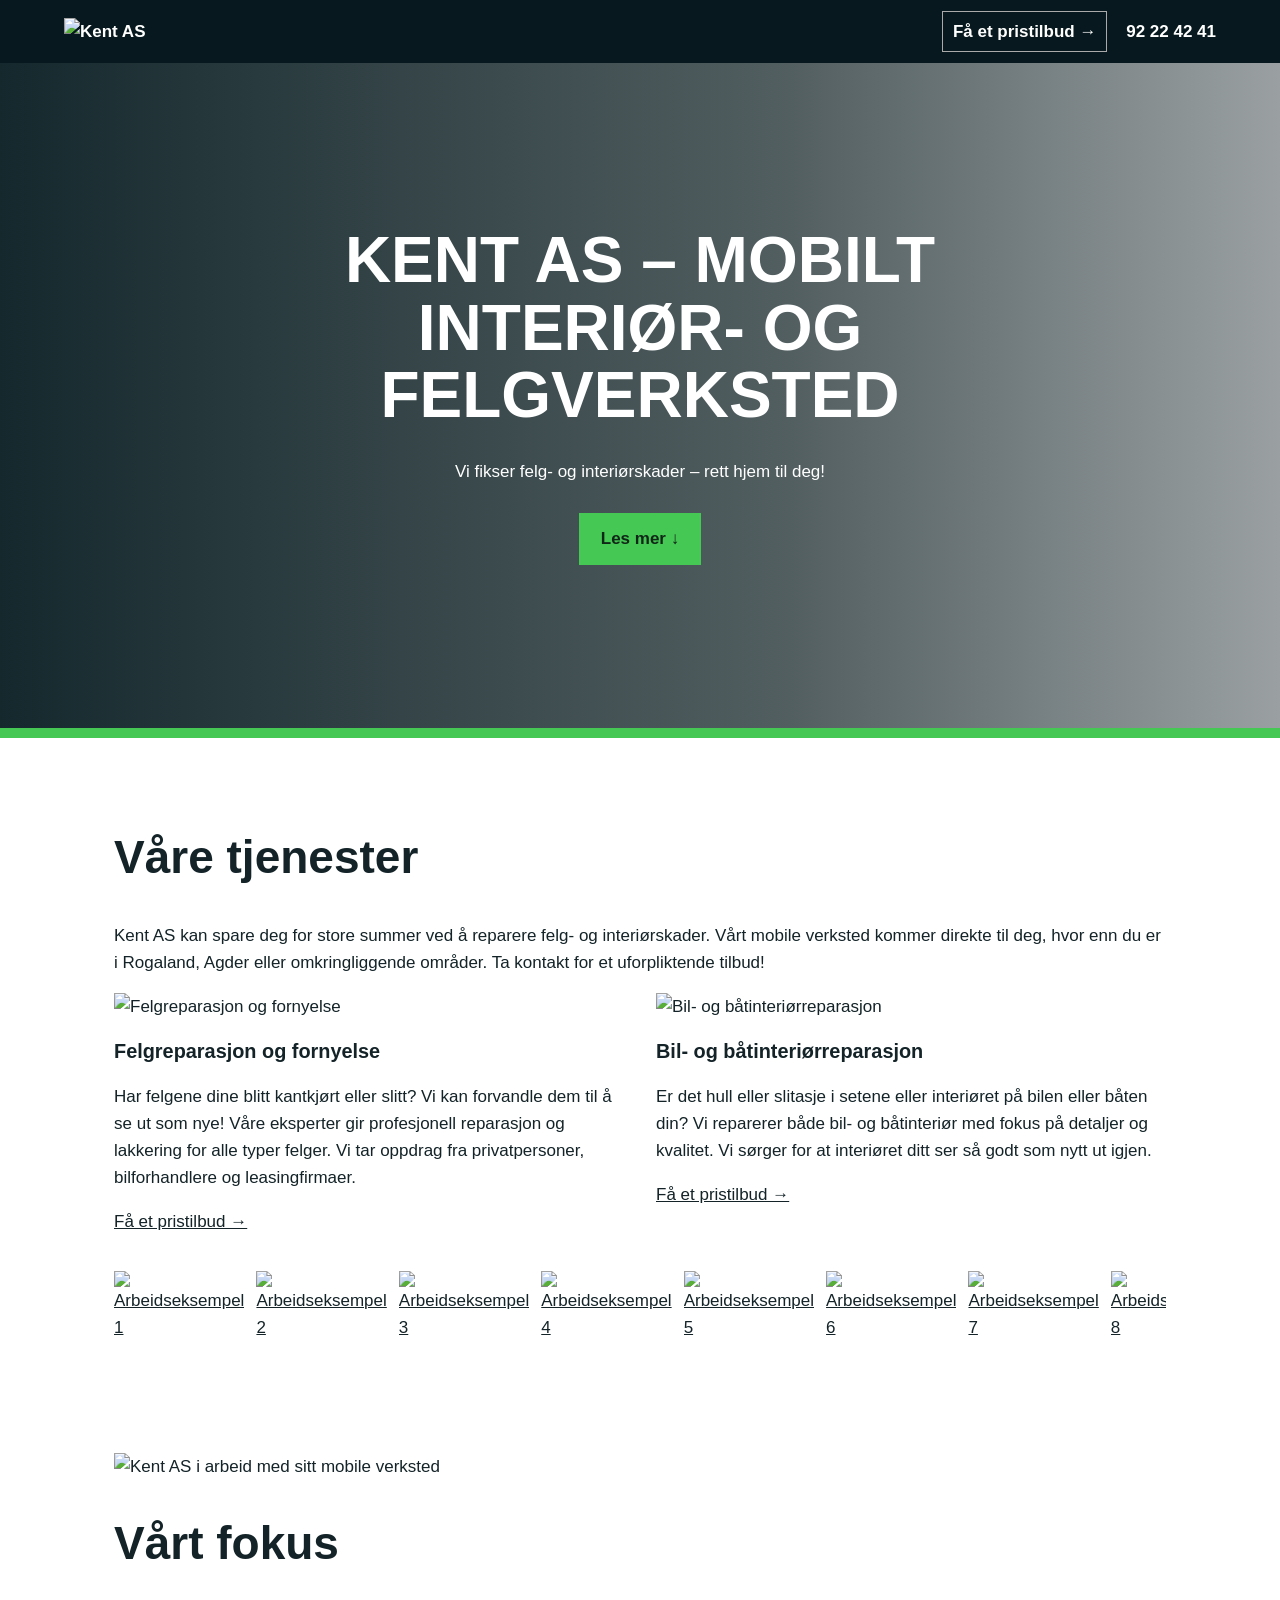
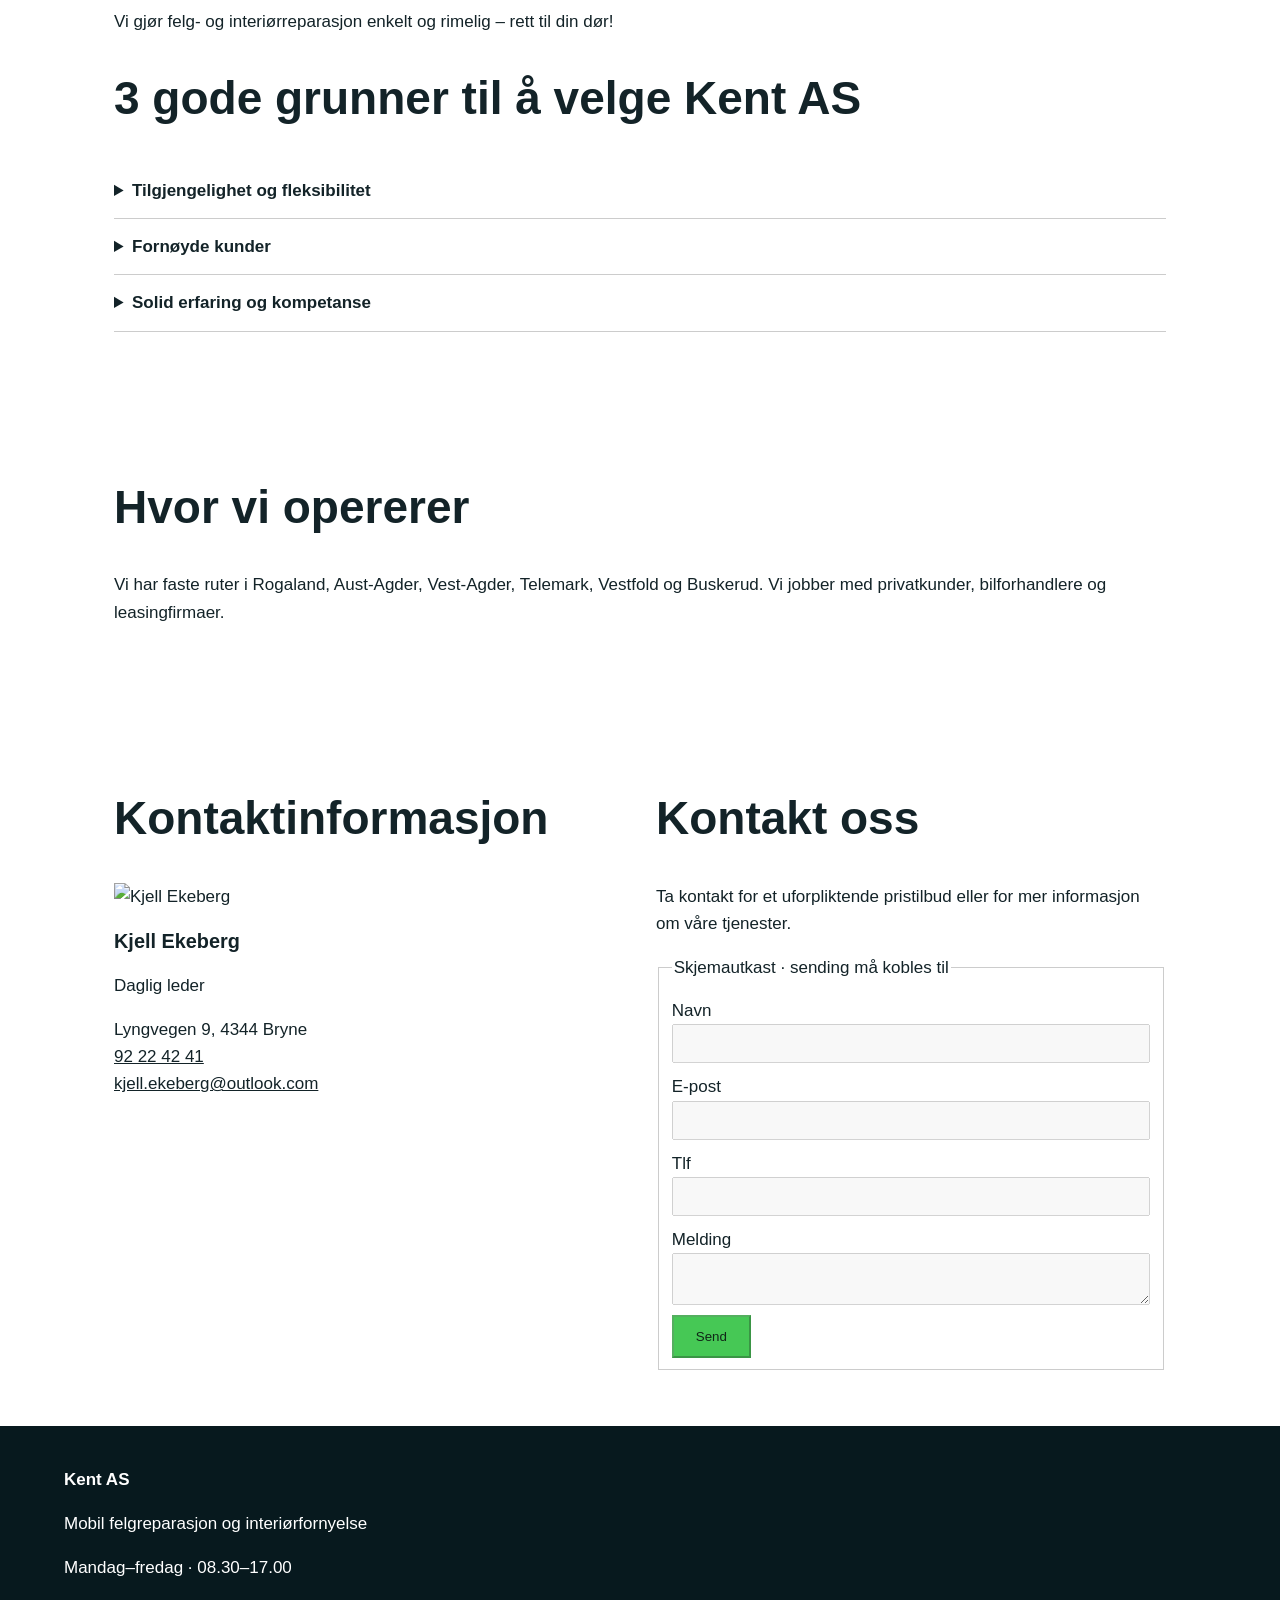
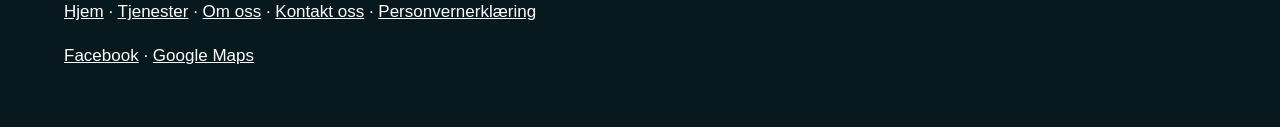
==== index.html @ ce972908 "Legg til nettsiden for Kent AS" ====
<!doctype html><html lang="nb"><head><meta charset="utf-8"><meta name="viewport" content="width=device-width,initial-scale=1"><meta name="robots" content="noindex,nofollow"><title>KENT AS - Mobilt Interiør- og Felgverksted</title><link rel="stylesheet" href="site.css"></head><body><header><a href="index.html"><img width="78" src="https://kentas.no/wp-content/uploads/2024/09/KENTAS-Logo.png" alt="Kent AS"></a><div><a class="outline" href="index.html#kontaktoss">Få et pristilbud →</a> <a href="tel:+4792224241">92 22 42 41</a></div></header><main><section class="hero"><div><h1>KENT AS – MOBILT INTERIØR- OG FELGVERKSTED</h1><p>Vi fikser felg- og interiørskader – rett hjem til deg!</p><a class="button" href="#tjenester">Les mer ↓</a></div></section>
<section id="tjenester"><h2>Våre tjenester</h2><p>Kent AS kan spare deg for store summer ved å reparere felg- og interiørskader. Vårt mobile verksted kommer direkte til deg, hvor enn du er i Rogaland, Agder eller omkringliggende områder. Ta kontakt for et uforpliktende tilbud!</p><div class="grid"><article><img src="https://kentas.no/wp-content/uploads/2024/09/for7.jpg" alt="Felgreparasjon og fornyelse"><h3>Felgreparasjon og fornyelse</h3><p>Har felgene dine blitt kantkjørt eller slitt? Vi kan forvandle dem til å se ut som nye! Våre eksperter gir profesjonell reparasjon og lakkering for alle typer felger. Vi tar oppdrag fra privatpersoner, bilforhandlere og leasingfirmaer.</p><a href="#kontaktoss">Få et pristilbud →</a></article><article><img src="https://kentas.no/wp-content/uploads/2024/09/app_images_resizable_processed-_81e5ad5f_1596627056655-225x300-1.jpg" alt="Bil- og båtinteriørreparasjon"><h3>Bil- og båtinteriørreparasjon</h3><p>Er det hull eller slitasje i setene eller interiøret på bilen eller båten din? Vi reparerer både bil- og båtinteriør med fokus på detaljer og kvalitet. Vi sørger for at interiøret ditt ser så godt som nytt ut igjen.</p><a href="#kontaktoss">Få et pristilbud →</a></article></div><div class="gallery"><a href="https://kentas.no/wp-content/uploads/2024/09/for7.jpg"><img loading="lazy" src="https://kentas.no/wp-content/uploads/2024/09/for7.jpg" alt="Arbeidseksempel 1"></a><a href="https://kentas.no/wp-content/uploads/2024/09/etter-7.jpg"><img loading="lazy" src="https://kentas.no/wp-content/uploads/2024/09/etter-7.jpg" alt="Arbeidseksempel 2"></a><a href="https://kentas.no/wp-content/uploads/2024/09/for5.jpg"><img loading="lazy" src="https://kentas.no/wp-content/uploads/2024/09/for5.jpg" alt="Arbeidseksempel 3"></a><a href="https://kentas.no/wp-content/uploads/2024/09/etter-5.jpg"><img loading="lazy" src="https://kentas.no/wp-content/uploads/2024/09/etter-5.jpg" alt="Arbeidseksempel 4"></a><a href="https://kentas.no/wp-content/uploads/2024/09/for2.jpg"><img loading="lazy" src="https://kentas.no/wp-content/uploads/2024/09/for2.jpg" alt="Arbeidseksempel 5"></a><a href="https://kentas.no/wp-content/uploads/2024/09/etter4.jpg"><img loading="lazy" src="https://kentas.no/wp-content/uploads/2024/09/etter4.jpg" alt="Arbeidseksempel 6"></a><a href="https://kentas.no/wp-content/uploads/2024/09/app_images_resizable_processed-_ae06e9c8_1596627056655-225x300-1.jpg"><img loading="lazy" src="https://kentas.no/wp-content/uploads/2024/09/app_images_resizable_processed-_ae06e9c8_1596627056655-225x300-1.jpg" alt="Arbeidseksempel 7"></a><a href="https://kentas.no/wp-content/uploads/2024/09/app_images_resizable_processed-_6659b4dd_1596627056655-225x300-1.jpg"><img loading="lazy" src="https://kentas.no/wp-content/uploads/2024/09/app_images_resizable_processed-_6659b4dd_1596627056655-225x300-1.jpg" alt="Arbeidseksempel 8"></a><a href="https://kentas.no/wp-content/uploads/2024/09/app_images_resizable_processed-_6cf985a6_1596627056655-225x300-1.jpg"><img loading="lazy" src="https://kentas.no/wp-content/uploads/2024/09/app_images_resizable_processed-_6cf985a6_1596627056655-225x300-1.jpg" alt="Arbeidseksempel 9"></a><a href="https://kentas.no/wp-content/uploads/2024/09/etter9.jpg"><img loading="lazy" src="https://kentas.no/wp-content/uploads/2024/09/etter9.jpg" alt="Arbeidseksempel 10"></a><a href="https://kentas.no/wp-content/uploads/2024/09/etteretter9.jpg"><img loading="lazy" src="https://kentas.no/wp-content/uploads/2024/09/etteretter9.jpg" alt="Arbeidseksempel 11"></a><a href="https://kentas.no/wp-content/uploads/2024/09/app_images_resizable_processed-_81e5ad5f_1596627056655-225x300-1.jpg"><img loading="lazy" src="https://kentas.no/wp-content/uploads/2024/09/app_images_resizable_processed-_81e5ad5f_1596627056655-225x300-1.jpg" alt="Arbeidseksempel 12"></a><a href="https://kentas.no/wp-content/uploads/2024/09/app_images_resizable_processed-_28678d40_1596627056655-225x300-1.jpg"><img loading="lazy" src="https://kentas.no/wp-content/uploads/2024/09/app_images_resizable_processed-_28678d40_1596627056655-225x300-1.jpg" alt="Arbeidseksempel 13"></a></div></section>
<section id="hvorforvelgeoss"><img class="work" src="https://kentas.no/wp-content/uploads/2024/09/I-arbeid-med-arbeidsbil-i-bilde.jpg" alt="Kent AS i arbeid med sitt mobile verksted"><h2>Vårt fokus</h2><p>Vi gjør felg- og interiørreparasjon enkelt og rimelig – rett til din dør!</p><h2>3 gode grunner til å velge Kent AS</h2><details><summary>Tilgjengelighet og fleksibilitet</summary><p>Vi kommer til ditt hjem eller arbeidssted og er tilgjengelige på hverdager året rundt.</p></details><details><summary>Fornøyde kunder</summary><p>Vi setter dine behov i fokus, uansett størrelsen på oppdraget.</p></details><details><summary>Solid erfaring og kompetanse</summary><p>Mange års erfaring og godt etablerte rutiner gjør oss til en pålitelig partner.</p></details></section>
<section><h2>Hvor vi opererer</h2><p>Vi har faste ruter i Rogaland, Aust-Agder, Vest-Agder, Telemark, Vestfold og Buskerud. Vi jobber med privatkunder, bilforhandlere og leasingfirmaer.</p></section>
<section id="kontaktoss" class="grid"><div><h2>Kontaktinformasjon</h2><img width="140" src="https://kentas.no/wp-content/uploads/2024/09/kjell_ekeberg.jpg" alt="Kjell Ekeberg"><h3>Kjell Ekeberg</h3><p>Daglig leder</p><p>Lyngvegen 9, 4344 Bryne<br><a href="tel:+4792224241">92 22 42 41</a><br><a href="mailto:kjell.ekeberg@outlook.com">kjell.ekeberg@outlook.com</a></p></div><div><h2>Kontakt oss</h2><p>Ta kontakt for et uforpliktende pristilbud eller for mer informasjon om våre tjenester.</p><fieldset disabled><legend>Skjemautkast · sending må kobles til</legend><label>Navn<input type="text"></label><label>E-post<input type="email"></label><label>Tlf<input type="tel"></label><label>Melding<textarea></textarea></label><button>Send</button></fieldset></div></section></main><footer><strong>Kent AS</strong><p>Mobil felgreparasjon og interiørfornyelse</p><p>Mandag–fredag · 08.30–17.00</p><nav><a href="index.html">Hjem</a> · <a href="index.html#tjenester">Tjenester</a> · <a href="index.html#hvorforvelgeoss">Om oss</a> · <a href="index.html#kontaktoss">Kontakt oss</a> · <a href="personvernerklaering/index.html">Personvernerklæring</a></nav><p><a href="https://nb-no.facebook.com/repkent/">Facebook</a> · <a href="https://maps.app.goo.gl/f2fDpJpUZqLAaT4b7">Google Maps</a></p></footer></body></html>
---- site.css ----
*{box-sizing:border-box}body{margin:0;color:#132328;font:17px/1.6 "DM Sans",Arial,sans-serif}a{color:inherit}header,footer{background:#07191e;color:white;padding:18px 5vw}header{display:flex;align-items:center;justify-content:space-between;gap:12px}header a,.button{font-weight:700;text-decoration:none}.outline{border:1px solid #aaa;padding:10px;margin-right:14px}.hero{max-width:none;color:#fff;background:linear-gradient(90deg,#04191eee,#05171ab0 62%,#03121766),url("https://kentas.no/wp-content/uploads/2024/09/shutterstock_1385472002-scaled-1.jpg") center/cover;min-height:75vh;display:grid;place-items:center;text-align:center;border-bottom:10px solid #46c855}.hero h1{font:800 clamp(32px,5vw,64px)/1.06 "Lexend Deca",Arial,sans-serif;max-width:770px;margin:auto}.hero p{margin:28px auto}.button,button{display:inline-block;background:#46c855;color:#102617;padding:12px 22px}.grid{display:grid;grid-template-columns:1fr 1fr;gap:32px}section{max-width:1180px;margin:auto;padding:56px 5vw}h2,h3{font-family:"Lexend Deca",Arial,sans-serif;line-height:1.12}h2{font-size:clamp(28px,4vw,46px)}article img{width:100%;height:250px;object-fit:cover}.gallery{display:flex;gap:12px;overflow:auto;margin-top:35px}.gallery img{height:140px;width:160px;object-fit:cover}.work{max-width:100%;width:450px}details{padding:14px 0;border-bottom:1px solid #ccc}summary{cursor:pointer;font-weight:bold}fieldset{border:1px solid #ccc}label{display:block;margin:10px 0}input,textarea{display:block;width:100%;padding:10px}footer{padding-block:40px}@media(max-width:650px){.grid{grid-template-columns:1fr}.outline{display:block;margin:0;padding:5px}.hero{min-height:62vh}section{padding:32px 6vw}}
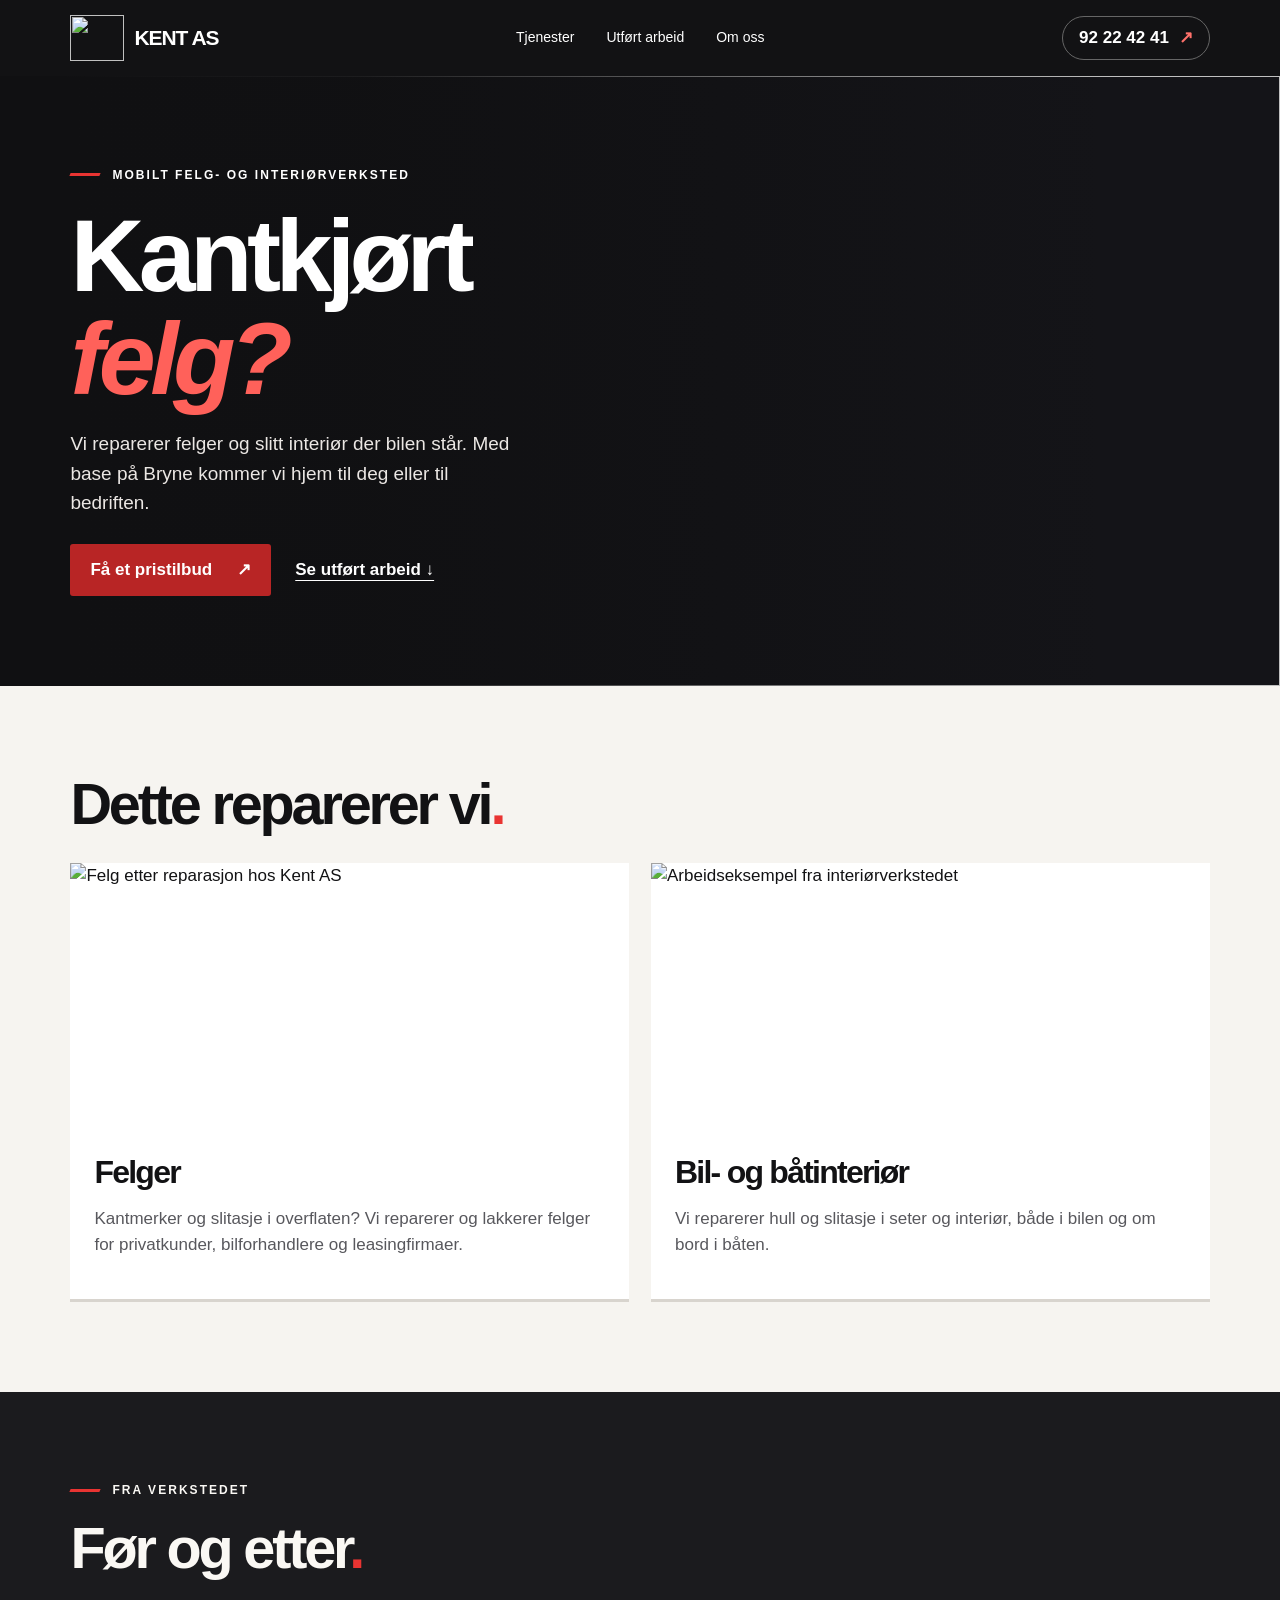
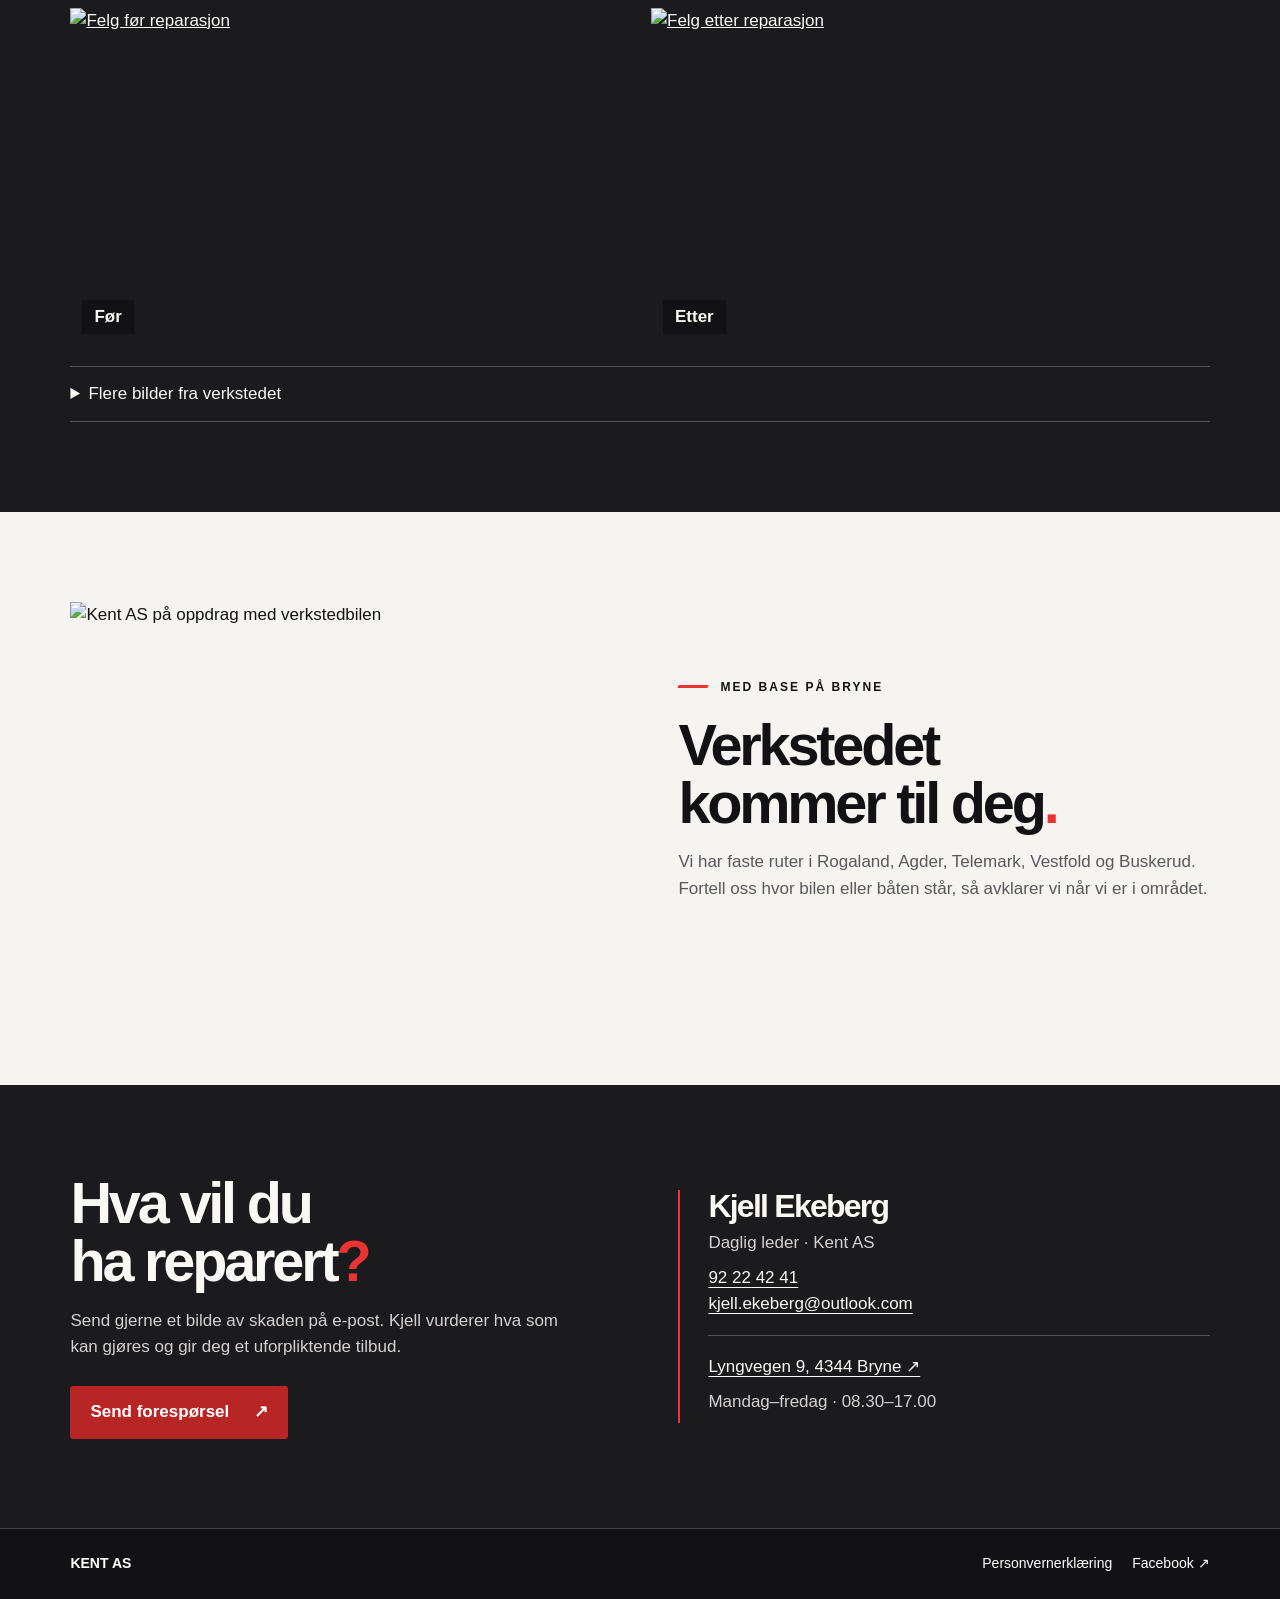
==== commit a0f14b13: "Forny verkstedsidene og legg til lokal SEO" ====
--- a/index.html
+++ b/index.html
@@ -1,5 +1,12 @@
-<!doctype html><html lang="nb"><head><meta charset="utf-8"><meta name="viewport" content="width=device-width,initial-scale=1"><meta name="robots" content="noindex,nofollow"><title>KENT AS - Mobilt Interiør- og Felgverksted</title><link rel="stylesheet" href="site.css"></head><body><header><a href="index.html"><img width="78" src="https://kentas.no/wp-content/uploads/2024/09/KENTAS-Logo.png" alt="Kent AS"></a><div><a class="outline" href="index.html#kontaktoss">Få et pristilbud →</a> <a href="tel:+4792224241">92 22 42 41</a></div></header><main><section class="hero"><div><h1>KENT AS – MOBILT INTERIØR- OG FELGVERKSTED</h1><p>Vi fikser felg- og interiørskader – rett hjem til deg!</p><a class="button" href="#tjenester">Les mer ↓</a></div></section>
-<section id="tjenester"><h2>Våre tjenester</h2><p>Kent AS kan spare deg for store summer ved å reparere felg- og interiørskader. Vårt mobile verksted kommer direkte til deg, hvor enn du er i Rogaland, Agder eller omkringliggende områder. Ta kontakt for et uforpliktende tilbud!</p><div class="grid"><article><img src="https://kentas.no/wp-content/uploads/2024/09/for7.jpg" alt="Felgreparasjon og fornyelse"><h3>Felgreparasjon og fornyelse</h3><p>Har felgene dine blitt kantkjørt eller slitt? Vi kan forvandle dem til å se ut som nye! Våre eksperter gir profesjonell reparasjon og lakkering for alle typer felger. Vi tar oppdrag fra privatpersoner, bilforhandlere og leasingfirmaer.</p><a href="#kontaktoss">Få et pristilbud →</a></article><article><img src="https://kentas.no/wp-content/uploads/2024/09/app_images_resizable_processed-_81e5ad5f_1596627056655-225x300-1.jpg" alt="Bil- og båtinteriørreparasjon"><h3>Bil- og båtinteriørreparasjon</h3><p>Er det hull eller slitasje i setene eller interiøret på bilen eller båten din? Vi reparerer både bil- og båtinteriør med fokus på detaljer og kvalitet. Vi sørger for at interiøret ditt ser så godt som nytt ut igjen.</p><a href="#kontaktoss">Få et pristilbud →</a></article></div><div class="gallery"><a href="https://kentas.no/wp-content/uploads/2024/09/for7.jpg"><img loading="lazy" src="https://kentas.no/wp-content/uploads/2024/09/for7.jpg" alt="Arbeidseksempel 1"></a><a href="https://kentas.no/wp-content/uploads/2024/09/etter-7.jpg"><img loading="lazy" src="https://kentas.no/wp-content/uploads/2024/09/etter-7.jpg" alt="Arbeidseksempel 2"></a><a href="https://kentas.no/wp-content/uploads/2024/09/for5.jpg"><img loading="lazy" src="https://kentas.no/wp-content/uploads/2024/09/for5.jpg" alt="Arbeidseksempel 3"></a><a href="https://kentas.no/wp-content/uploads/2024/09/etter-5.jpg"><img loading="lazy" src="https://kentas.no/wp-content/uploads/2024/09/etter-5.jpg" alt="Arbeidseksempel 4"></a><a href="https://kentas.no/wp-content/uploads/2024/09/for2.jpg"><img loading="lazy" src="https://kentas.no/wp-content/uploads/2024/09/for2.jpg" alt="Arbeidseksempel 5"></a><a href="https://kentas.no/wp-content/uploads/2024/09/etter4.jpg"><img loading="lazy" src="https://kentas.no/wp-content/uploads/2024/09/etter4.jpg" alt="Arbeidseksempel 6"></a><a href="https://kentas.no/wp-content/uploads/2024/09/app_images_resizable_processed-_ae06e9c8_1596627056655-225x300-1.jpg"><img loading="lazy" src="https://kentas.no/wp-content/uploads/2024/09/app_images_resizable_processed-_ae06e9c8_1596627056655-225x300-1.jpg" alt="Arbeidseksempel 7"></a><a href="https://kentas.no/wp-content/uploads/2024/09/app_images_resizable_processed-_6659b4dd_1596627056655-225x300-1.jpg"><img loading="lazy" src="https://kentas.no/wp-content/uploads/2024/09/app_images_resizable_processed-_6659b4dd_1596627056655-225x300-1.jpg" alt="Arbeidseksempel 8"></a><a href="https://kentas.no/wp-content/uploads/2024/09/app_images_resizable_processed-_6cf985a6_1596627056655-225x300-1.jpg"><img loading="lazy" src="https://kentas.no/wp-content/uploads/2024/09/app_images_resizable_processed-_6cf985a6_1596627056655-225x300-1.jpg" alt="Arbeidseksempel 9"></a><a href="https://kentas.no/wp-content/uploads/2024/09/etter9.jpg"><img loading="lazy" src="https://kentas.no/wp-content/uploads/2024/09/etter9.jpg" alt="Arbeidseksempel 10"></a><a href="https://kentas.no/wp-content/uploads/2024/09/etteretter9.jpg"><img loading="lazy" src="https://kentas.no/wp-content/uploads/2024/09/etteretter9.jpg" alt="Arbeidseksempel 11"></a><a href="https://kentas.no/wp-content/uploads/2024/09/app_images_resizable_processed-_81e5ad5f_1596627056655-225x300-1.jpg"><img loading="lazy" src="https://kentas.no/wp-content/uploads/2024/09/app_images_resizable_processed-_81e5ad5f_1596627056655-225x300-1.jpg" alt="Arbeidseksempel 12"></a><a href="https://kentas.no/wp-content/uploads/2024/09/app_images_resizable_processed-_28678d40_1596627056655-225x300-1.jpg"><img loading="lazy" src="https://kentas.no/wp-content/uploads/2024/09/app_images_resizable_processed-_28678d40_1596627056655-225x300-1.jpg" alt="Arbeidseksempel 13"></a></div></section>
-<section id="hvorforvelgeoss"><img class="work" src="https://kentas.no/wp-content/uploads/2024/09/I-arbeid-med-arbeidsbil-i-bilde.jpg" alt="Kent AS i arbeid med sitt mobile verksted"><h2>Vårt fokus</h2><p>Vi gjør felg- og interiørreparasjon enkelt og rimelig – rett til din dør!</p><h2>3 gode grunner til å velge Kent AS</h2><details><summary>Tilgjengelighet og fleksibilitet</summary><p>Vi kommer til ditt hjem eller arbeidssted og er tilgjengelige på hverdager året rundt.</p></details><details><summary>Fornøyde kunder</summary><p>Vi setter dine behov i fokus, uansett størrelsen på oppdraget.</p></details><details><summary>Solid erfaring og kompetanse</summary><p>Mange års erfaring og godt etablerte rutiner gjør oss til en pålitelig partner.</p></details></section>
-<section><h2>Hvor vi opererer</h2><p>Vi har faste ruter i Rogaland, Aust-Agder, Vest-Agder, Telemark, Vestfold og Buskerud. Vi jobber med privatkunder, bilforhandlere og leasingfirmaer.</p></section>
-<section id="kontaktoss" class="grid"><div><h2>Kontaktinformasjon</h2><img width="140" src="https://kentas.no/wp-content/uploads/2024/09/kjell_ekeberg.jpg" alt="Kjell Ekeberg"><h3>Kjell Ekeberg</h3><p>Daglig leder</p><p>Lyngvegen 9, 4344 Bryne<br><a href="tel:+4792224241">92 22 42 41</a><br><a href="mailto:kjell.ekeberg@outlook.com">kjell.ekeberg@outlook.com</a></p></div><div><h2>Kontakt oss</h2><p>Ta kontakt for et uforpliktende pristilbud eller for mer informasjon om våre tjenester.</p><fieldset disabled><legend>Skjemautkast · sending må kobles til</legend><label>Navn<input type="text"></label><label>E-post<input type="email"></label><label>Tlf<input type="tel"></label><label>Melding<textarea></textarea></label><button>Send</button></fieldset></div></section></main><footer><strong>Kent AS</strong><p>Mobil felgreparasjon og interiørfornyelse</p><p>Mandag–fredag · 08.30–17.00</p><nav><a href="index.html">Hjem</a> · <a href="index.html#tjenester">Tjenester</a> · <a href="index.html#hvorforvelgeoss">Om oss</a> · <a href="index.html#kontaktoss">Kontakt oss</a> · <a href="personvernerklaering/index.html">Personvernerklæring</a></nav><p><a href="https://nb-no.facebook.com/repkent/">Facebook</a> · <a href="https://maps.app.goo.gl/f2fDpJpUZqLAaT4b7">Google Maps</a></p></footer></body></html>
+<!doctype html>
+<html lang="nb"><head>
+<meta charset="utf-8"><meta name="viewport" content="width=device-width,initial-scale=1">
+<title>Mobil felgreparasjon og interiørreparasjon fra Bryne | Kent AS</title><meta name="description" content="Kantkjørt felg eller slitt interiør? Kent AS reparerer felger, bilseter og båtinteriør hos deg. Se utført arbeid og kontakt Kjell i Bryne for et pristilbud.">
+<meta name="robots" content="noindex,follow"><link rel="canonical" href="https://kentas.no/">
+<meta property="og:type" content="website"><meta property="og:locale" content="nb_NO"><meta property="og:site_name" content="Kent AS"><meta property="og:title" content="Mobil felgreparasjon og interiørreparasjon fra Bryne | Kent AS"><meta property="og:description" content="Kantkjørt felg eller slitt interiør? Kent AS reparerer felger, bilseter og båtinteriør hos deg. Se utført arbeid og kontakt Kjell i Bryne for et pristilbud."><meta property="og:url" content="https://kentas.no/"><meta property="og:image" content="https://kentas.no/wp-content/uploads/2024/09/shutterstock_1385472002-scaled-1.jpg"><meta property="og:image:alt" content="Detaljbilde av felg på bil"><meta name="twitter:card" content="summary_large_image"><meta name="theme-color" content="#121212">
+<link rel="icon" href="https://kentas.no/wp-content/uploads/2024/09/KENTAS-Logo.png"><link rel="stylesheet" href="/site.css"><script type="application/ld+json">{"@context":"https://schema.org","@type":"AutoRepair","@id":"https://kentas.no/#verksted","name":"Kent AS","url":"https://kentas.no/","image":"https://kentas.no/wp-content/uploads/2024/09/shutterstock_1385472002-scaled-1.jpg","logo":"https://kentas.no/wp-content/uploads/2024/09/KENTAS-Logo.png","telephone":"+4792224241","email":"kjell.ekeberg@outlook.com","address":{"@type":"PostalAddress","streetAddress":"Lyngvegen 9","postalCode":"4344","addressLocality":"Bryne","addressCountry":"NO"},"openingHoursSpecification":{"@type":"OpeningHoursSpecification","dayOfWeek":["Monday","Tuesday","Wednesday","Thursday","Friday"],"opens":"08:30","closes":"17:00"},"areaServed":["Rogaland","Agder","Telemark","Vestfold","Buskerud"],"sameAs":["https://nb-no.facebook.com/repkent/"],"hasMap":"https://maps.app.goo.gl/f2fDpJpUZqLAaT4b7","hasOfferCatalog":{"@type":"OfferCatalog","name":"Verkstedtjenester","itemListElement":[{"@type":"Offer","itemOffered":{"@type":"Service","name":"Felgreparasjon og lakkering"}},{"@type":"Offer","itemOffered":{"@type":"Service","name":"Reparasjon av bil- og båtinteriør"}}]}}</script></head><body><a class="skip" href="#innhold">Hopp til innhold</a><header><div class="wrap bar"><a class="brand" href="/" aria-label="Kent AS, forside"><img src="https://kentas.no/wp-content/uploads/2024/09/KENTAS-Logo.png" alt="" width="54" height="46"><span>KENT AS</span></a><nav aria-label="Hovedmeny"><a href="/#tjenester">Tjenester</a><a href="/#arbeid">Utført arbeid</a><a href="/#hvorforvelgeoss">Om oss</a></nav><a class="navcall" href="tel:+4792224241">92 22 42 41 <span aria-hidden="true">↗</span></a></div></header><main id="innhold">
+<section class="hero"><img class="hero-photo" src="https://kentas.no/wp-content/uploads/2024/09/shutterstock_1385472002-scaled-1.jpg" alt="" fetchpriority="high"><div class="wrap hero-copy"><p class="kicker"><i></i> Mobilt felg- og interiørverksted</p><h1>Kantkjørt<br><em>felg?</em></h1><p class="intro">Vi reparerer felger og slitt interiør der bilen står. Med base på Bryne kommer vi hjem til deg eller til bedriften.</p><div class="actions"><a class="cta" href="#kontaktoss">Få et pristilbud <b>↗</b></a><a class="under" href="#arbeid">Se utført arbeid ↓</a></div></div></section>
+<section class="wrap block" id="tjenester"><h2>Dette reparerer vi<span>.</span></h2><div class="services"><article><img src="https://kentas.no/wp-content/uploads/2024/09/etter-7.jpg" alt="Felg etter reparasjon hos Kent AS" loading="lazy"><div><h3>Felger</h3><p>Kantmerker og slitasje i overflaten? Vi reparerer og lakkerer felger for privatkunder, bilforhandlere og leasingfirmaer.</p></div></article><article><img src="https://kentas.no/wp-content/uploads/2024/09/app_images_resizable_processed-_81e5ad5f_1596627056655-225x300-1.jpg" alt="Arbeidseksempel fra interiørverkstedet" loading="lazy"><div><h3>Bil- og båtinteriør</h3><p>Vi reparerer hull og slitasje i seter og interiør, både i bilen og om bord i båten.</p></div></article></div></section>
+<section class="showcase" id="arbeid"><div class="wrap block"><p class="kicker"><i></i> Fra verkstedet</p><h2>Før og etter<span>.</span></h2><div class="pair"><figure><a href="https://kentas.no/wp-content/uploads/2024/09/for7.jpg"><img src="https://kentas.no/wp-content/uploads/2024/09/for7.jpg" alt="Felg før reparasjon" loading="lazy"></a><figcaption>Før</figcaption></figure><figure><a href="https://kentas.no/wp-content/uploads/2024/09/etter-7.jpg"><img src="https://kentas.no/wp-content/uploads/2024/09/etter-7.jpg" alt="Felg etter reparasjon" loading="lazy"></a><figcaption>Etter</figcaption></figure></div><details><summary>Flere bilder fra verkstedet</summary><div class="thumbs"><a href="https://kentas.no/wp-content/uploads/2024/09/for5.jpg"><img alt="Åpne verkstedbilde 3" src="https://kentas.no/wp-content/uploads/2024/09/for5.jpg" loading="lazy"></a><a href="https://kentas.no/wp-content/uploads/2024/09/etter-5.jpg"><img alt="Åpne verkstedbilde 4" src="https://kentas.no/wp-content/uploads/2024/09/etter-5.jpg" loading="lazy"></a><a href="https://kentas.no/wp-content/uploads/2024/09/for2.jpg"><img alt="Åpne verkstedbilde 5" src="https://kentas.no/wp-content/uploads/2024/09/for2.jpg" loading="lazy"></a><a href="https://kentas.no/wp-content/uploads/2024/09/etter4.jpg"><img alt="Åpne verkstedbilde 6" src="https://kentas.no/wp-content/uploads/2024/09/etter4.jpg" loading="lazy"></a><a href="https://kentas.no/wp-content/uploads/2024/09/app_images_resizable_processed-_ae06e9c8_1596627056655-225x300-1.jpg"><img alt="Åpne verkstedbilde 7" src="https://kentas.no/wp-content/uploads/2024/09/app_images_resizable_processed-_ae06e9c8_1596627056655-225x300-1.jpg" loading="lazy"></a><a href="https://kentas.no/wp-content/uploads/2024/09/app_images_resizable_processed-_6659b4dd_1596627056655-225x300-1.jpg"><img alt="Åpne verkstedbilde 8" src="https://kentas.no/wp-content/uploads/2024/09/app_images_resizable_processed-_6659b4dd_1596627056655-225x300-1.jpg" loading="lazy"></a><a href="https://kentas.no/wp-content/uploads/2024/09/app_images_resizable_processed-_6cf985a6_1596627056655-225x300-1.jpg"><img alt="Åpne verkstedbilde 9" src="https://kentas.no/wp-content/uploads/2024/09/app_images_resizable_processed-_6cf985a6_1596627056655-225x300-1.jpg" loading="lazy"></a><a href="https://kentas.no/wp-content/uploads/2024/09/etter9.jpg"><img alt="Åpne verkstedbilde 10" src="https://kentas.no/wp-content/uploads/2024/09/etter9.jpg" loading="lazy"></a><a href="https://kentas.no/wp-content/uploads/2024/09/etteretter9.jpg"><img alt="Åpne verkstedbilde 11" src="https://kentas.no/wp-content/uploads/2024/09/etteretter9.jpg" loading="lazy"></a><a href="https://kentas.no/wp-content/uploads/2024/09/app_images_resizable_processed-_81e5ad5f_1596627056655-225x300-1.jpg"><img alt="Åpne verkstedbilde 12" src="https://kentas.no/wp-content/uploads/2024/09/app_images_resizable_processed-_81e5ad5f_1596627056655-225x300-1.jpg" loading="lazy"></a><a href="https://kentas.no/wp-content/uploads/2024/09/app_images_resizable_processed-_28678d40_1596627056655-225x300-1.jpg"><img alt="Åpne verkstedbilde 13" src="https://kentas.no/wp-content/uploads/2024/09/app_images_resizable_processed-_28678d40_1596627056655-225x300-1.jpg" loading="lazy"></a></div></details></div></section>
+<section id="hvorforvelgeoss" class="wrap block about"><img src="https://kentas.no/wp-content/uploads/2024/09/I-arbeid-med-arbeidsbil-i-bilde.jpg" alt="Kent AS på oppdrag med verkstedbilen" loading="lazy"><div><p class="kicker"><i></i> Med base på Bryne</p><h2>Verkstedet<br>kommer til deg<span>.</span></h2><p>Vi har faste ruter i Rogaland, Agder, Telemark, Vestfold og Buskerud. Fortell oss hvor bilen eller båten står, så avklarer vi når vi er i området.</p></div></section>
+<section class="contact" id="kontaktoss"><div class="wrap block contactgrid"><div><h2>Hva vil du<br>ha reparert<span>?</span></h2><p>Send gjerne et bilde av skaden på e-post. Kjell vurderer hva som kan gjøres og gir deg et uforpliktende tilbud.</p><div class="actions"><a class="cta" href="mailto:kjell.ekeberg@outlook.com?subject=Pristilbud%20p%C3%A5%20reparasjon">Send forespørsel <b>↗</b></a></div></div><address><h3>Kjell Ekeberg</h3><p>Daglig leder · Kent AS</p><a href="tel:+4792224241">92 22 42 41</a><a href="mailto:kjell.ekeberg@outlook.com">kjell.ekeberg@outlook.com</a><hr><a href="https://maps.app.goo.gl/f2fDpJpUZqLAaT4b7">Lyngvegen 9, 4344 Bryne ↗</a><p>Mandag–fredag · 08.30–17.00</p></address></div></section></main><footer><div class="wrap foot"><strong>KENT AS</strong><a href="/personvernerklaering/">Personvernerklæring</a><a href="https://nb-no.facebook.com/repkent/">Facebook ↗</a></div></footer></body></html>
--- a/site.css
+++ b/site.css
@@ -1 +1 @@
-*{box-sizing:border-box}body{margin:0;color:#132328;font:17px/1.6 "DM Sans",Arial,sans-serif}a{color:inherit}header,footer{background:#07191e;color:white;padding:18px 5vw}header{display:flex;align-items:center;justify-content:space-between;gap:12px}header a,.button{font-weight:700;text-decoration:none}.outline{border:1px solid #aaa;padding:10px;margin-right:14px}.hero{max-width:none;color:#fff;background:linear-gradient(90deg,#04191eee,#05171ab0 62%,#03121766),url("https://kentas.no/wp-content/uploads/2024/09/shutterstock_1385472002-scaled-1.jpg") center/cover;min-height:75vh;display:grid;place-items:center;text-align:center;border-bottom:10px solid #46c855}.hero h1{font:800 clamp(32px,5vw,64px)/1.06 "Lexend Deca",Arial,sans-serif;max-width:770px;margin:auto}.hero p{margin:28px auto}.button,button{display:inline-block;background:#46c855;color:#102617;padding:12px 22px}.grid{display:grid;grid-template-columns:1fr 1fr;gap:32px}section{max-width:1180px;margin:auto;padding:56px 5vw}h2,h3{font-family:"Lexend Deca",Arial,sans-serif;line-height:1.12}h2{font-size:clamp(28px,4vw,46px)}article img{width:100%;height:250px;object-fit:cover}.gallery{display:flex;gap:12px;overflow:auto;margin-top:35px}.gallery img{height:140px;width:160px;object-fit:cover}.work{max-width:100%;width:450px}details{padding:14px 0;border-bottom:1px solid #ccc}summary{cursor:pointer;font-weight:bold}fieldset{border:1px solid #ccc}label{display:block;margin:10px 0}input,textarea{display:block;width:100%;padding:10px}footer{padding-block:40px}@media(max-width:650px){.grid{grid-template-columns:1fr}.outline{display:block;margin:0;padding:5px}.hero{min-height:62vh}section{padding:32px 6vw}}
+:root{--ink:#121214;--paper:#f6f4f0;--red:#e93432;--muted:#58585d}*{box-sizing:border-box}html{scroll-behavior:smooth;scroll-padding-top:24px}body{margin:0;background:var(--paper);color:var(--ink);font:17px/1.55 "Segoe UI",Arial,sans-serif}a{color:inherit}a:focus-visible,summary:focus-visible{outline:3px solid #fd912f;outline-offset:4px}.wrap{width:min(1180px,89%);margin:auto}header,footer{background:var(--ink);color:white}.bar,.brand,nav,.actions,.foot{display:flex;align-items:center}.bar{min-height:76px;justify-content:space-between;gap:20px}.brand{gap:10px;font-size:21px;font-weight:900;letter-spacing:-.05em}.brand img{object-fit:contain}.bar a,.cta,.under,.foot a{text-decoration:none}nav{gap:32px;font-size:14px}.navcall{border:1px solid #666;padding:8px 16px;border-radius:30px;font-weight:700}.navcall span{color:#ff716b;margin-left:5px}.hero{position:relative;isolation:isolate;color:#fff;background:#141418;overflow:hidden}.hero-photo{position:absolute;inset:0;height:100%;width:100%;object-fit:cover;object-position:center;z-index:-2}.hero:before{content:"";position:absolute;inset:0;background:linear-gradient(90deg,#101012 5%,#101012ed 28%,#10101285 55%,transparent 87%);z-index:-1}.hero-copy{padding-block:clamp(58px,7vw,96px)}.kicker{font:700 12px/1.5 "Segoe UI",Arial,sans-serif;letter-spacing:.17em;text-transform:uppercase;display:flex;gap:12px;align-items:center;margin:0 0 20px}.kicker i{width:30px;height:3px;background:var(--red);transform:skewX(-23deg)}h1,h2,h3{font-family:"Arial",sans-serif;margin:0;line-height:1.01;letter-spacing:-.055em}h1{font-size:clamp(72px,8vw,125px);font-weight:850}h1 em{color:#ff615a}h2{font-size:clamp(36px,4.5vw,72px)}h2 span{color:var(--red)}h3{font-size:clamp(23px,2.5vw,37px)}.intro{max-width:445px;font-size:19px;color:#ebe7e4}.actions{flex-wrap:wrap;gap:24px;margin-top:26px}.cta{display:inline-flex;align-items:center;gap:25px;background:#b82525;color:white;font-weight:750;border-radius:3px;padding:13px 20px}.cta:hover{background:#981b1b}.under{text-decoration:underline;text-underline-offset:5px;font-weight:650}.block{padding-block:clamp(48px,7vw,100px)}.services,.pair,.about,.contactgrid,.thumbs{display:grid;gap:22px}.services,.pair,.about,.contactgrid{grid-template-columns:1fr 1fr}.services,.pair{margin-top:30px}.services article{background:white;border-bottom:3px solid #d8d4ce}.services article>img,.about>img,.pair img,.thumbs img{width:100%;display:block;object-fit:cover}.services article>img{height:clamp(190px,21vw,300px)}.services article div{padding:24px}.services p,.about p:not(.kicker){color:var(--muted)}.showcase,.contact{background:#1b1b1e;color:#faf8f4}.pair figure{position:relative;margin:0}.pair img{aspect-ratio:1.65}.pair figcaption{position:absolute;bottom:12px;left:12px;background:#121214ed;padding:4px 12px;font-weight:700}.thumbs{grid-template-columns:repeat(auto-fill,minmax(124px,1fr));padding:18px 0}.thumbs img{aspect-ratio:1.35}.showcase details{margin-top:20px;border-block:1px solid #555}.showcase summary{cursor:pointer;padding:14px 0}.about,.contactgrid{gap:clamp(28px,6vw,90px);align-items:center}.about>img{aspect-ratio:1.35}.contactgrid>div>p{max-width:510px;color:#d4d1d0}address{font-style:normal;border-left:2px solid var(--red);padding-left:28px}address a{display:block;text-underline-offset:4px}address p{margin:8px 0;color:#d4d1d0}hr{border:0;border-top:1px solid #555;margin:18px 0}footer{border-top:1px solid #444}.foot{flex-wrap:wrap;gap:20px;padding-block:24px;font-size:14px}.foot strong{margin-right:auto}.privacy{max-width:760px;padding-block:60px}.privacy h1{font-size:clamp(30px,6vw,65px)}.privacy h2{font-size:28px;margin-top:36px}.skip{position:absolute;left:0;top:-100px}.skip:focus{top:0;background:white;padding:10px;z-index:3}@media(max-width:700px){.bar{flex-wrap:wrap;gap:8px;padding-block:10px}.bar nav{order:3;width:100%;justify-content:space-between;border-top:1px solid #393939;padding-top:8px}.navcall{font-size:14px}.brand img{width:43px;height:38px}.hero:before{background:linear-gradient(90deg,#111114ee,#11111482)}.hero-photo{object-position:65% center}.hero-copy{padding-block:54px}.intro{max-width:320px;font-size:17px}.services,.about,.contactgrid{grid-template-columns:1fr}.pair{gap:8px}.pair img{aspect-ratio:.9}.actions{gap:15px}.foot strong{width:100%}}@media(prefers-reduced-motion:reduce){html{scroll-behavior:auto}}
